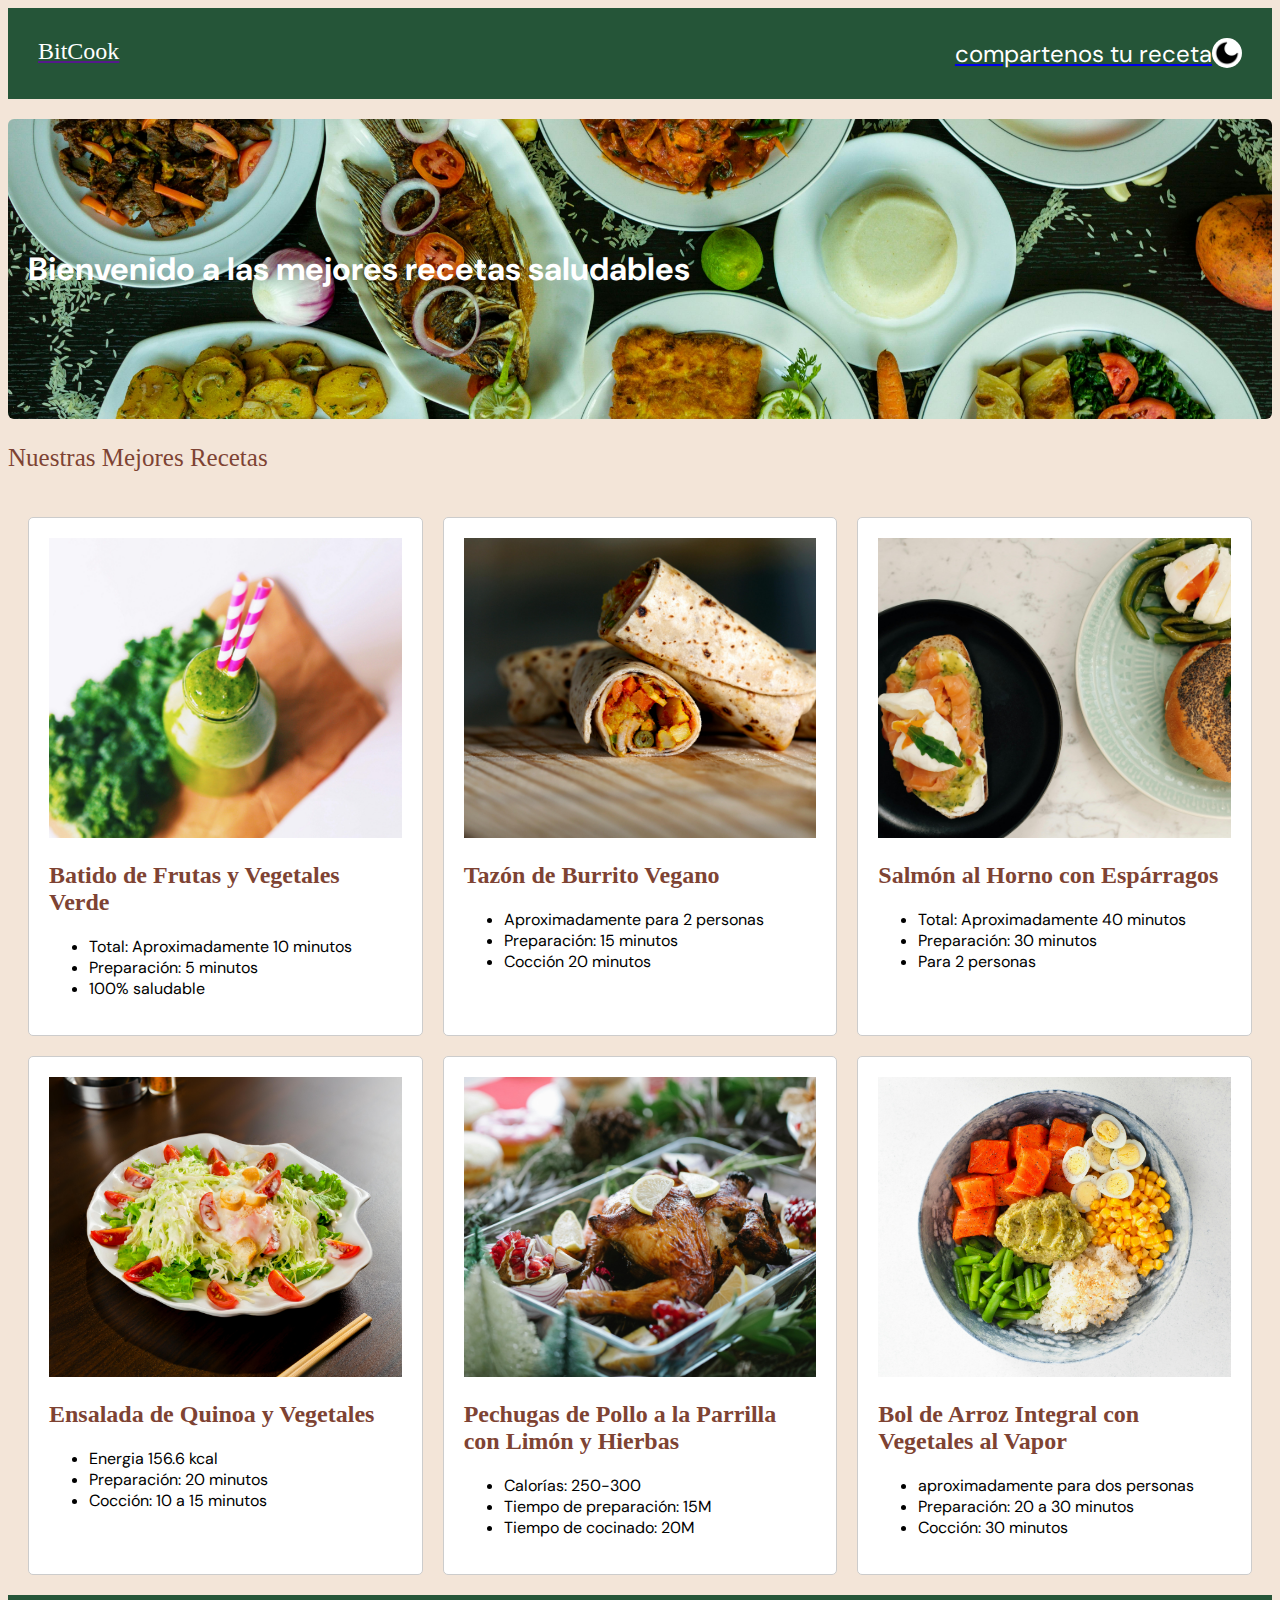
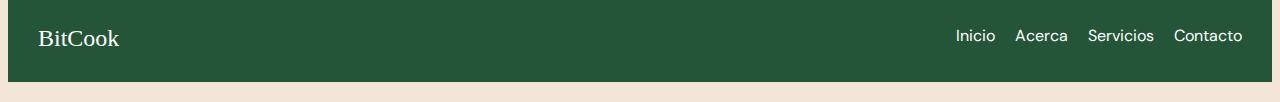
==== index.html @ 40eec6dd "cambios css y paginas" ====
<!DOCTYPE html>
<html lang="en">

<head>
  <meta charset="UTF-8" />
  <meta name="viewport" content="width=device-width, initial-scale=1.0" />
  <title>Las Mejores Recetas</title>
  <link rel="stylesheet" href="/css/style.css" />
</head>

<body>
  
  <header  class="header">
    <a href="">
      <div class="logo">BitCook</div>
    </a>
    <nav>
      <a href="/formulario.html">
        <div class="logo2">compartenos tu receta</div>
      </a>
      <div id="darkModeButton">
      <div class="botondark">
        <a href=""><img src="/image/dark.png" alt="mode"></a>
        </div>
      </div>
    </nav>
  </header>
  
  
  
   
 
  <div class="header2">
    <h1>Bienvenido a las mejores recetas saludables</h1>
  </div>
  <div class="subtitulo" id="grid--item">
    <p>Nuestras Mejores Recetas</p>
  </div>
  <main>
    <div class="grid-container">

      <div class="grid-item" id="grid--item">
        <a class="Bloque" href="/receta1.html"><img src="/image/img2.jpg" alt="Batido"></a>
        <br>
        <h2>Batido de Frutas y Vegetales Verde</h2>
        <ul>
          <li>Total: Aproximadamente 10 minutos</li>
          <li> Preparación: 5 minutos</li>
          <li> 100% saludable </li>
        </ul>
      </div>
      <div class="grid-item" id="grid--item">
        <a class="Bloque" href="/receta2.html"><img src="/image/img3.jpg" alt="batido"></a>
        <br>
        <h2>Tazón de Burrito Vegano</h2>
        <ul>
          <li>Aproximadamente para 2 personas </li>
          <li> Preparación: 15 minutos</li>
          <li> Cocción 20 minutos </li>
        </ul>
      </div>
      <div class="grid-item" id="grid--item">
        <a class="Bloque" href="/receta3.html"><img src="/image/img4.jpg" alt="img4"></a>
        <h2>Salmón al Horno con Espárragos</h2>
        <ul>
          <li>Total: Aproximadamente 40 minutos</li>
          <li> Preparación: 30 minutos</li>
          <li> Para 2 personas </li>
        </ul>
      </div>

      <div class="grid-item" id="grid--item">
        <div class="receta"><a class="Bloque" href="/receta4.html"><img src="/image/img5.jpg" alt="img5"></a>
          <h2>Ensalada de Quinoa y Vegetales</h2>
          <ul>
            <li>Energia 156.6 kcal</li>
            <li> Preparación: 20 minutos</li>
            <li> Cocción: 10 a 15 minutos </li>
          </ul>
        </div>
      </div>

      <div class="grid-item" id="grid--item">
        <a class="Bloque" href="/receta5.html"><img src="/image/img6.jpg" alt="img6"></a>
        <h2>Pechugas de Pollo a la Parrilla con Limón y Hierbas</h2>
        <ul>
          <li>Calorías: 250-300</li>
          <li> Tiempo de preparación: 15M</li>
          <li> Tiempo de cocinado: 20M</li>
        </ul>
      </div>
      <div class="grid-item" id="grid--item">
        <a class="Bloque" href="/receta6.html"><img src="/image/img7.jpg" alt="img7"></a>
        <br>
        <h2>Bol de Arroz Integral con Vegetales al Vapor</h2>
        <ul>
          <li>aproximadamente para dos personas</li>
          <li> Preparación: 20 a 30 minutos</li>
          <li> Cocción: 30 minutos </li>
        </ul>
      </div>
      </div>
  </main>

  <footer class="footer">
    <div class="logo">BitCook</div>
    <nav>
      <ul>
        <li><a href="#">Inicio</a></li>
        <li><a href="#">Acerca</a></li>
        <li><a href="#">Servicios</a></li>
        <li><a href="#">Contacto</a></li>
      </ul>
    </nav>
  </footer>
  <script src="/js/boton.js"></script>
</body>

</html>
---- css/style.css ----
@import url("https://fonts.googleapis.com/css2?family=DM+Serif+Display:ital@0;1&display=swap");
@import url('https://fonts.googleapis.com/css2?family=DM+Sans:ital,opsz,wght@0,9..40,100..1000;1,9..40,100..1000&family=DM+Serif+Display:ital@0;1&display=swap');
*{
  box-sizing: border-box;
}
body {
  
  background-color: #f3e5d8;
}
 
footer,
header{
  display: grid;
  grid-template-columns: 1fr auto;
  background-color: #255538;
  color: white;
  width: 100%;
  padding: 30px;
  font-family: "DM sans";
  margin-bottom: 20px; 
}

.subtitulo {
  
  margin: auto;
  display: flex;
}
.logo {
  font-size: 24px;
  font-family: serif;
  color: white;
}

.logo2 {
  font-size: 24px;
  font-family: "DM Sans";
  color: white;
}

.header2 {
  position: relative;
  height: 300px;
 
  background-image: url(/image/img1.jpg);
  background-size: cover;
  background-position: center;
  color: white;
  text-align: left;
  display: flex;
  justify-content: left;
  align-items: center;
  font-family: "DM sans";
  padding: 20px;
  border-radius: 6px;
  margin-top: 20px;
  margin: auto;

}

.textcontentenido {
  color: #7E4333;
  font-family:"DM sans";
  font-size: 30px;
  padding: 10px;

}

h2 {
  color: #7E4333;
  font-family: serif;
}

ul {
  font-family: "DM Sans";
}
nav{
  display: flex;
}
nav ul {
  list-style: none;
  padding: 0;
  margin: 0;
  display: flex;
  color: white;

}

nav ul li {
  margin-left: 20px;

}



nav ul li a {
  color: #fff;
  text-decoration: none;

}

main {
  padding: 20px;
}

.grid-container {
  display: grid;
  grid-template-columns: repeat(3, 1fr);
  gap: 20px;
  width: 100%;
  height: auto;
  justify-content: center;
  margin: auto;
}

.grid-item {
  border: 1px solid #ccc;
  padding: 20px;
  max-width: 100%;
  height: auto;
  background-color: #fff;
  border-radius: 5px;

}


img {
  max-width: 100%;
  height: auto;
  background-size: cover;
  background-position: center;
  align-items: center;
}

.Bloque {
  display: inline-block;
  width: 100%;
  height: 300px;

}

.Bloque img {
  object-fit: cover;
  height: 100%;
  width: 100%;
}

p {
  color: #7E4333;
  font-family: serif;
  font-size: 25px;
}

.botondark {
  background-color: white;
  width: 30px;
  height: 30px;
  border-radius: 20px;
  
}

.dark-mode button {
  background-color: #333;
  color: #fff;
}
@media(max-width:1279px){
  .grid-container {
    display: grid;
    grid-template-columns: repeat(3, 1fr);
    gap: 20px;
    width: 100%;
    height: auto;
    justify-content: center;
    margin: auto;
  }
  
  .header{
    width: 90%;

  }
}



@media(max-width:768px){
  .grid-container {
    display: grid;
    grid-template-columns: repeat(2,1fr);
    width: 80%;
    margin: auto;
    
  }
  .header{
    width: 90%;

  }
}



@media  (max-width: 660px){
  .grid-container {
    display: grid;
    grid-template-columns: repeat(1,1fr);
    width: 80%;
    margin: auto;
    
  }
  .header{
    width: 90%;

  }
  .header2{
    width: 90%;
  }
}
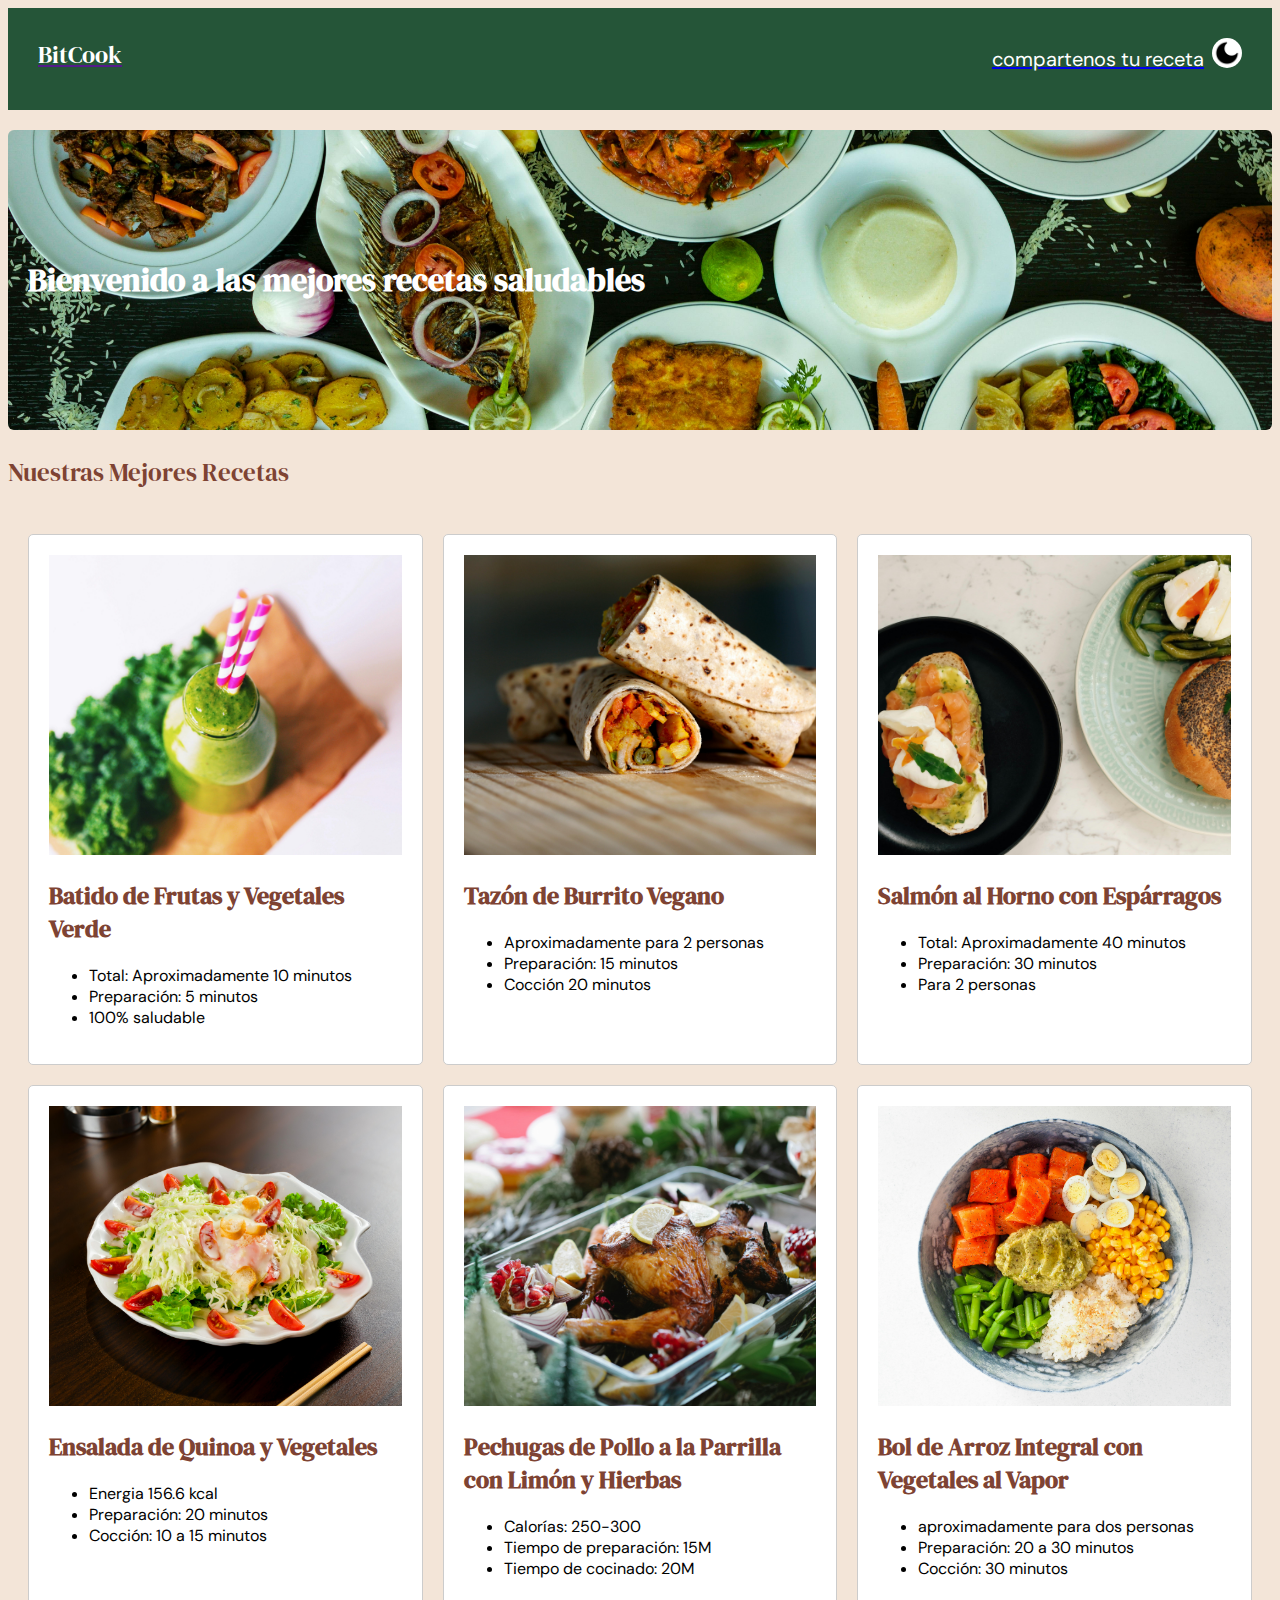
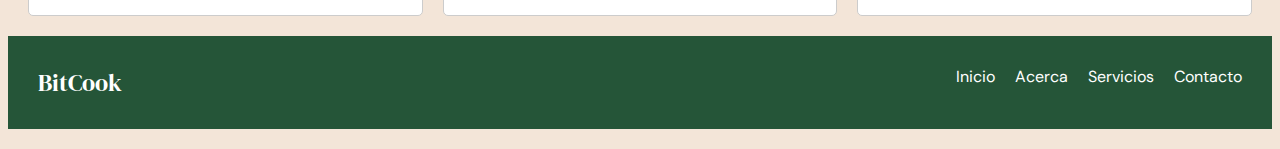
==== commit e88aa939: "cambios color" ====
--- a/index.html
+++ b/index.html
@@ -18,6 +18,7 @@
       <a href="/formulario.html">
         <div class="logo2">compartenos tu receta</div>
       </a>
+      
       <div id="darkModeButton">
       <div class="botondark">
         <a href=""><img src="/image/dark.png" alt="mode"></a>
--- a/css/style.css
+++ b/css/style.css
@@ -16,7 +16,7 @@
   color: white;
   width: 100%;
   padding: 30px;
-  font-family: "DM sans";
+  font-family: "DM Serif Display";
   margin-bottom: 20px; 
 }
 
@@ -27,14 +27,15 @@
 }
 .logo {
   font-size: 24px;
-  font-family: serif;
+  font-family: "DM Serif Display";
   color: white;
 }
 
 .logo2 {
-  font-size: 24px;
+  font-size: 20px;
   font-family: "DM Sans";
   color: white;
+  padding: 8px;
 }
 
 .header2 {
@@ -49,7 +50,7 @@
   display: flex;
   justify-content: left;
   align-items: center;
-  font-family: "DM sans";
+  font-family: "DM Serif Display";
   padding: 20px;
   border-radius: 6px;
   margin-top: 20px;
@@ -67,7 +68,7 @@
 
 h2 {
   color: #7E4333;
-  font-family: serif;
+  font-family:"DM Serif Display";
 }
 
 ul {
@@ -146,7 +147,7 @@
 
 p {
   color: #7E4333;
-  font-family: serif;
+  font-family: "DM Serif Display";
   font-size: 25px;
 }
 
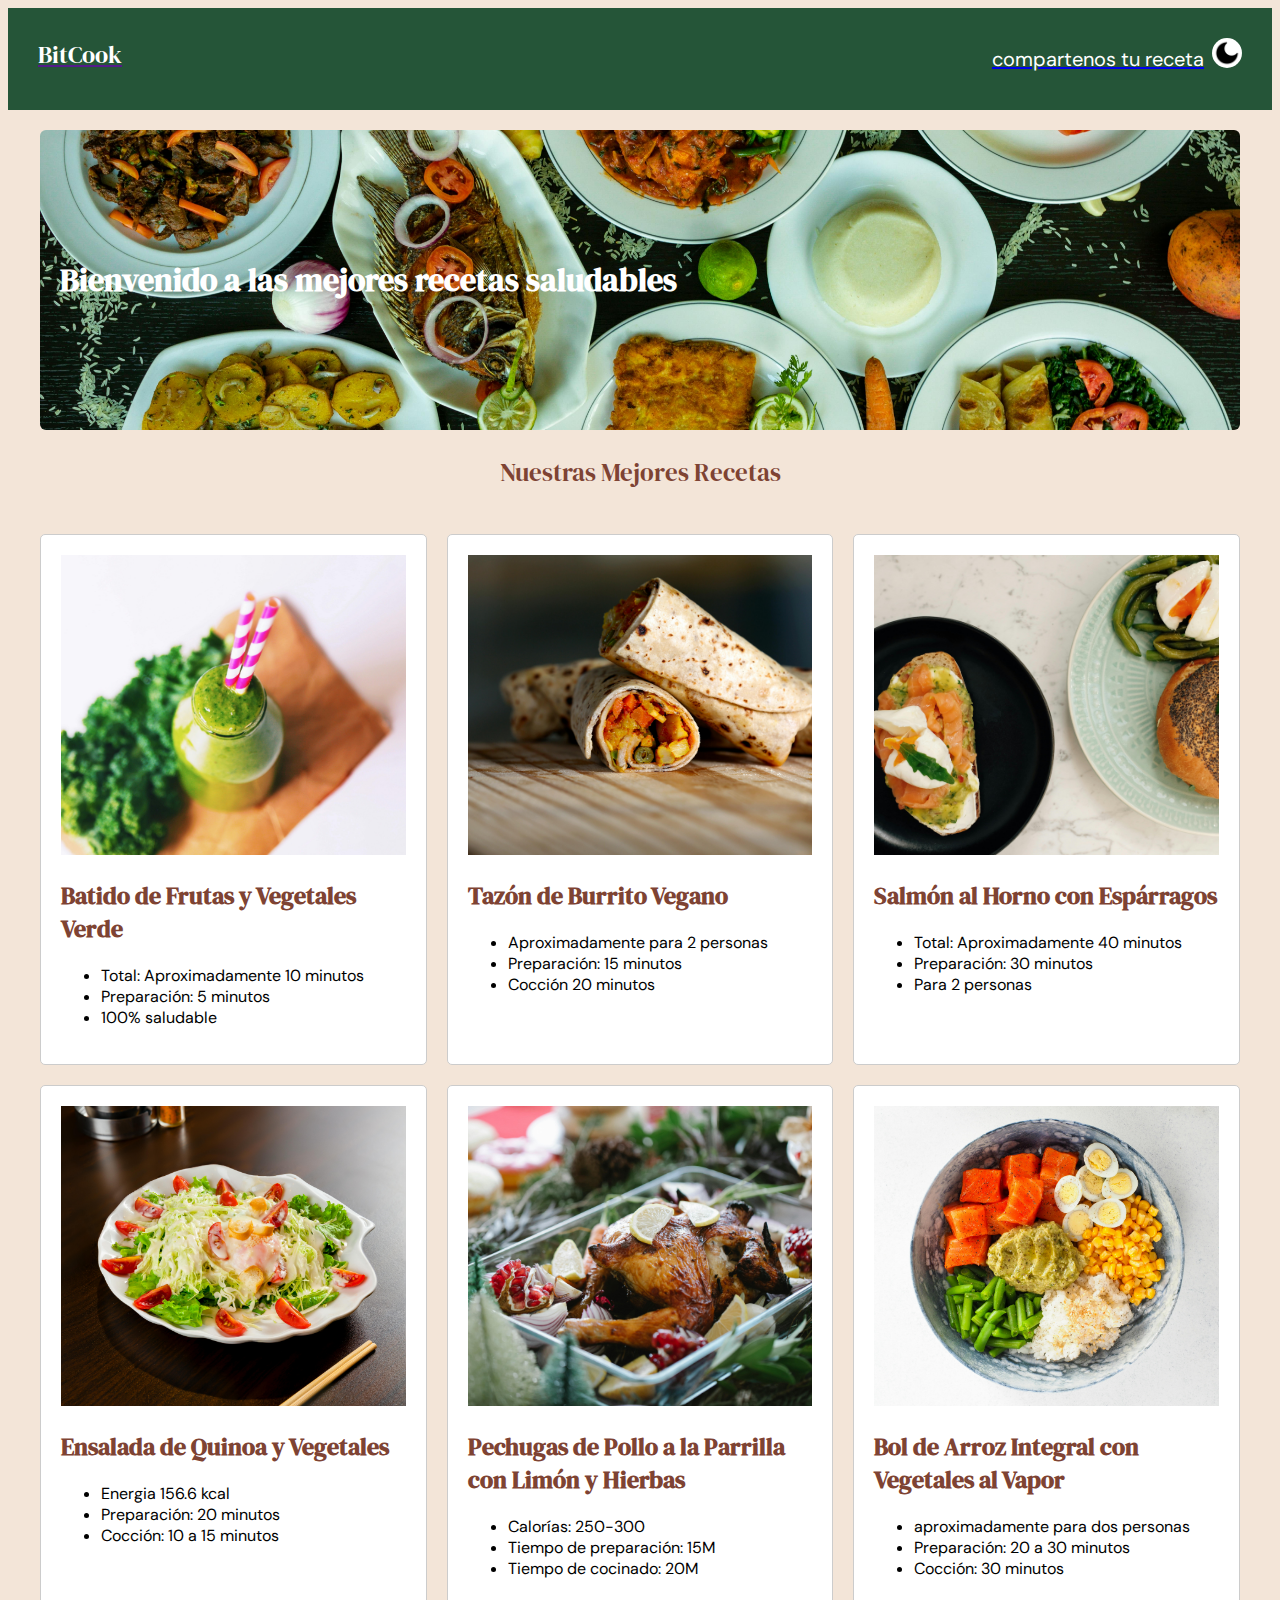
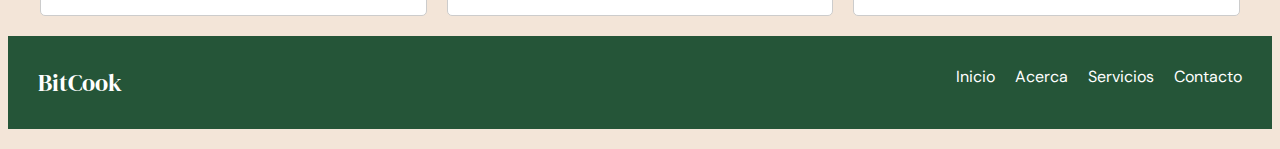
==== commit bceb42dc: "css barra" ====
--- a/index.html
+++ b/index.html
@@ -5,7 +5,7 @@
   <meta charset="UTF-8" />
   <meta name="viewport" content="width=device-width, initial-scale=1.0" />
   <title>Las Mejores Recetas</title>
-  <link rel="stylesheet" href="/css/style.css" />
+  <link rel="stylesheet" href="./css/style.css" />
 </head>
 
 <body>
@@ -15,13 +15,13 @@
       <div class="logo">BitCook</div>
     </a>
     <nav>
-      <a href="/formulario.html">
+      <a href="./formulario.html">
         <div class="logo2">compartenos tu receta</div>
       </a>
       
       <div id="darkModeButton">
       <div class="botondark">
-        <a href=""><img src="/image/dark.png" alt="mode"></a>
+        <a href=""><img src="./image/dark.png" alt="mode"></a>
         </div>
       </div>
     </nav>
@@ -41,7 +41,7 @@
     <div class="grid-container">
 
       <div class="grid-item" id="grid--item">
-        <a class="Bloque" href="/receta1.html"><img src="/image/img2.jpg" alt="Batido"></a>
+        <a class="Bloque" href="./receta1.html"><img src="./image/img2.jpg" alt="Batido"></a>
         <br>
         <h2>Batido de Frutas y Vegetales Verde</h2>
         <ul>
@@ -51,7 +51,7 @@
         </ul>
       </div>
       <div class="grid-item" id="grid--item">
-        <a class="Bloque" href="/receta2.html"><img src="/image/img3.jpg" alt="batido"></a>
+        <a class="Bloque" href="./receta2.html"><img src="./image/img3.jpg" alt="batido"></a>
         <br>
         <h2>Tazón de Burrito Vegano</h2>
         <ul>
@@ -61,7 +61,7 @@
         </ul>
       </div>
       <div class="grid-item" id="grid--item">
-        <a class="Bloque" href="/receta3.html"><img src="/image/img4.jpg" alt="img4"></a>
+        <a class="Bloque" href="./receta3.html"><img src="./image/img4.jpg" alt="img4"></a>
         <h2>Salmón al Horno con Espárragos</h2>
         <ul>
           <li>Total: Aproximadamente 40 minutos</li>
@@ -71,7 +71,7 @@
       </div>
 
       <div class="grid-item" id="grid--item">
-        <div class="receta"><a class="Bloque" href="/receta4.html"><img src="/image/img5.jpg" alt="img5"></a>
+        <div class="receta"><a class="Bloque" href="./receta4.html"><img src="./image/img5.jpg" alt="img5"></a>
           <h2>Ensalada de Quinoa y Vegetales</h2>
           <ul>
             <li>Energia 156.6 kcal</li>
@@ -82,7 +82,7 @@
       </div>
 
       <div class="grid-item" id="grid--item">
-        <a class="Bloque" href="/receta5.html"><img src="/image/img6.jpg" alt="img6"></a>
+        <a class="Bloque" href="./receta5.html"><img src="./image/img6.jpg" alt="img6"></a>
         <h2>Pechugas de Pollo a la Parrilla con Limón y Hierbas</h2>
         <ul>
           <li>Calorías: 250-300</li>
@@ -91,7 +91,7 @@
         </ul>
       </div>
       <div class="grid-item" id="grid--item">
-        <a class="Bloque" href="/receta6.html"><img src="/image/img7.jpg" alt="img7"></a>
+        <a class="Bloque" href="./receta6.html"><img src="./image/img7.jpg" alt="img7"></a>
         <br>
         <h2>Bol de Arroz Integral con Vegetales al Vapor</h2>
         <ul>
@@ -114,7 +114,7 @@
       </ul>
     </nav>
   </footer>
-  <script src="/js/boton.js"></script>
+  <script src="./js/boton.js"></script>
 </body>
 
 </html>--- a/css/style.css
+++ b/css/style.css
@@ -1,15 +1,14 @@
 @import url("https://fonts.googleapis.com/css2?family=DM+Serif+Display:ital@0;1&display=swap");
-@import url('https://fonts.googleapis.com/css2?family=DM+Sans:ital,opsz,wght@0,9..40,100..1000;1,9..40,100..1000&family=DM+Serif+Display:ital@0;1&display=swap');
-*{
+@import url("https://fonts.googleapis.com/css2?family=DM+Sans:ital,opsz,wght@0,9..40,100..1000;1,9..40,100..1000&family=DM+Serif+Display:ital@0;1&display=swap");
+* {
   box-sizing: border-box;
 }
 body {
-  
   background-color: #f3e5d8;
 }
- 
+
 footer,
-header{
+header {
   display: grid;
   grid-template-columns: 1fr auto;
   background-color: #255538;
@@ -17,13 +16,13 @@
   width: 100%;
   padding: 30px;
   font-family: "DM Serif Display";
-  margin-bottom: 20px; 
+  margin-bottom: 20px;
 }
 
 .subtitulo {
-  
   margin: auto;
   display: flex;
+  justify-content: center;
 }
 .logo {
   font-size: 24px;
@@ -41,7 +40,7 @@
 .header2 {
   position: relative;
   height: 300px;
- 
+  max-width: 1200px;
   background-image: url(/image/img1.jpg);
   background-size: cover;
   background-position: center;
@@ -55,26 +54,24 @@
   border-radius: 6px;
   margin-top: 20px;
   margin: auto;
-
 }
 
 .textcontentenido {
-  color: #7E4333;
-  font-family:"DM sans";
+  color: #7e4333;
+  font-family: "DM sans";
   font-size: 30px;
   padding: 10px;
-
 }
 
 h2 {
-  color: #7E4333;
-  font-family:"DM Serif Display";
+  color: #7e4333;
+  font-family: "DM Serif Display";
 }
 
 ul {
   font-family: "DM Sans";
 }
-nav{
+nav {
   display: flex;
 }
 nav ul {
@@ -83,20 +80,15 @@
   margin: 0;
   display: flex;
   color: white;
-
 }
 
 nav ul li {
   margin-left: 20px;
-
 }
-
-
 
 nav ul li a {
   color: #fff;
   text-decoration: none;
-
 }
 
 main {
@@ -107,7 +99,7 @@
   display: grid;
   grid-template-columns: repeat(3, 1fr);
   gap: 20px;
-  width: 100%;
+  max-width: 1200px;
   height: auto;
   justify-content: center;
   margin: auto;
@@ -120,9 +112,7 @@
   height: auto;
   background-color: #fff;
   border-radius: 5px;
-
 }
-
 
 img {
   max-width: 100%;
@@ -136,7 +126,6 @@
   display: inline-block;
   width: 100%;
   height: 300px;
-
 }
 
 .Bloque img {
@@ -146,7 +135,7 @@
 }
 
 p {
-  color: #7E4333;
+  color: #7e4333;
   font-family: "DM Serif Display";
   font-size: 25px;
 }
@@ -156,14 +145,13 @@
   width: 30px;
   height: 30px;
   border-radius: 20px;
-  
 }
 
 .dark-mode button {
   background-color: #333;
   color: #fff;
 }
-@media(max-width:1279px){
+@media (max-width: 1279px) {
   .grid-container {
     display: grid;
     grid-template-columns: repeat(3, 1fr);
@@ -173,44 +161,20 @@
     justify-content: center;
     margin: auto;
   }
-  
-  .header{
-    width: 90%;
+}
 
+@media (max-width: 768px) {
+  .grid-container {
+    display: grid;
+    grid-template-columns: repeat(2, 1fr);
+    margin: auto;
   }
 }
 
-
-
-@media(max-width:768px){
+@media (max-width: 660px) {
   .grid-container {
     display: grid;
-    grid-template-columns: repeat(2,1fr);
-    width: 80%;
+    grid-template-columns: repeat(1, 1fr);
     margin: auto;
-    
-  }
-  .header{
-    width: 90%;
-
-  }
-}
-
-
-
-@media  (max-width: 660px){
-  .grid-container {
-    display: grid;
-    grid-template-columns: repeat(1,1fr);
-    width: 80%;
-    margin: auto;
-    
-  }
-  .header{
-    width: 90%;
-
-  }
-  .header2{
-    width: 90%;
   }
 }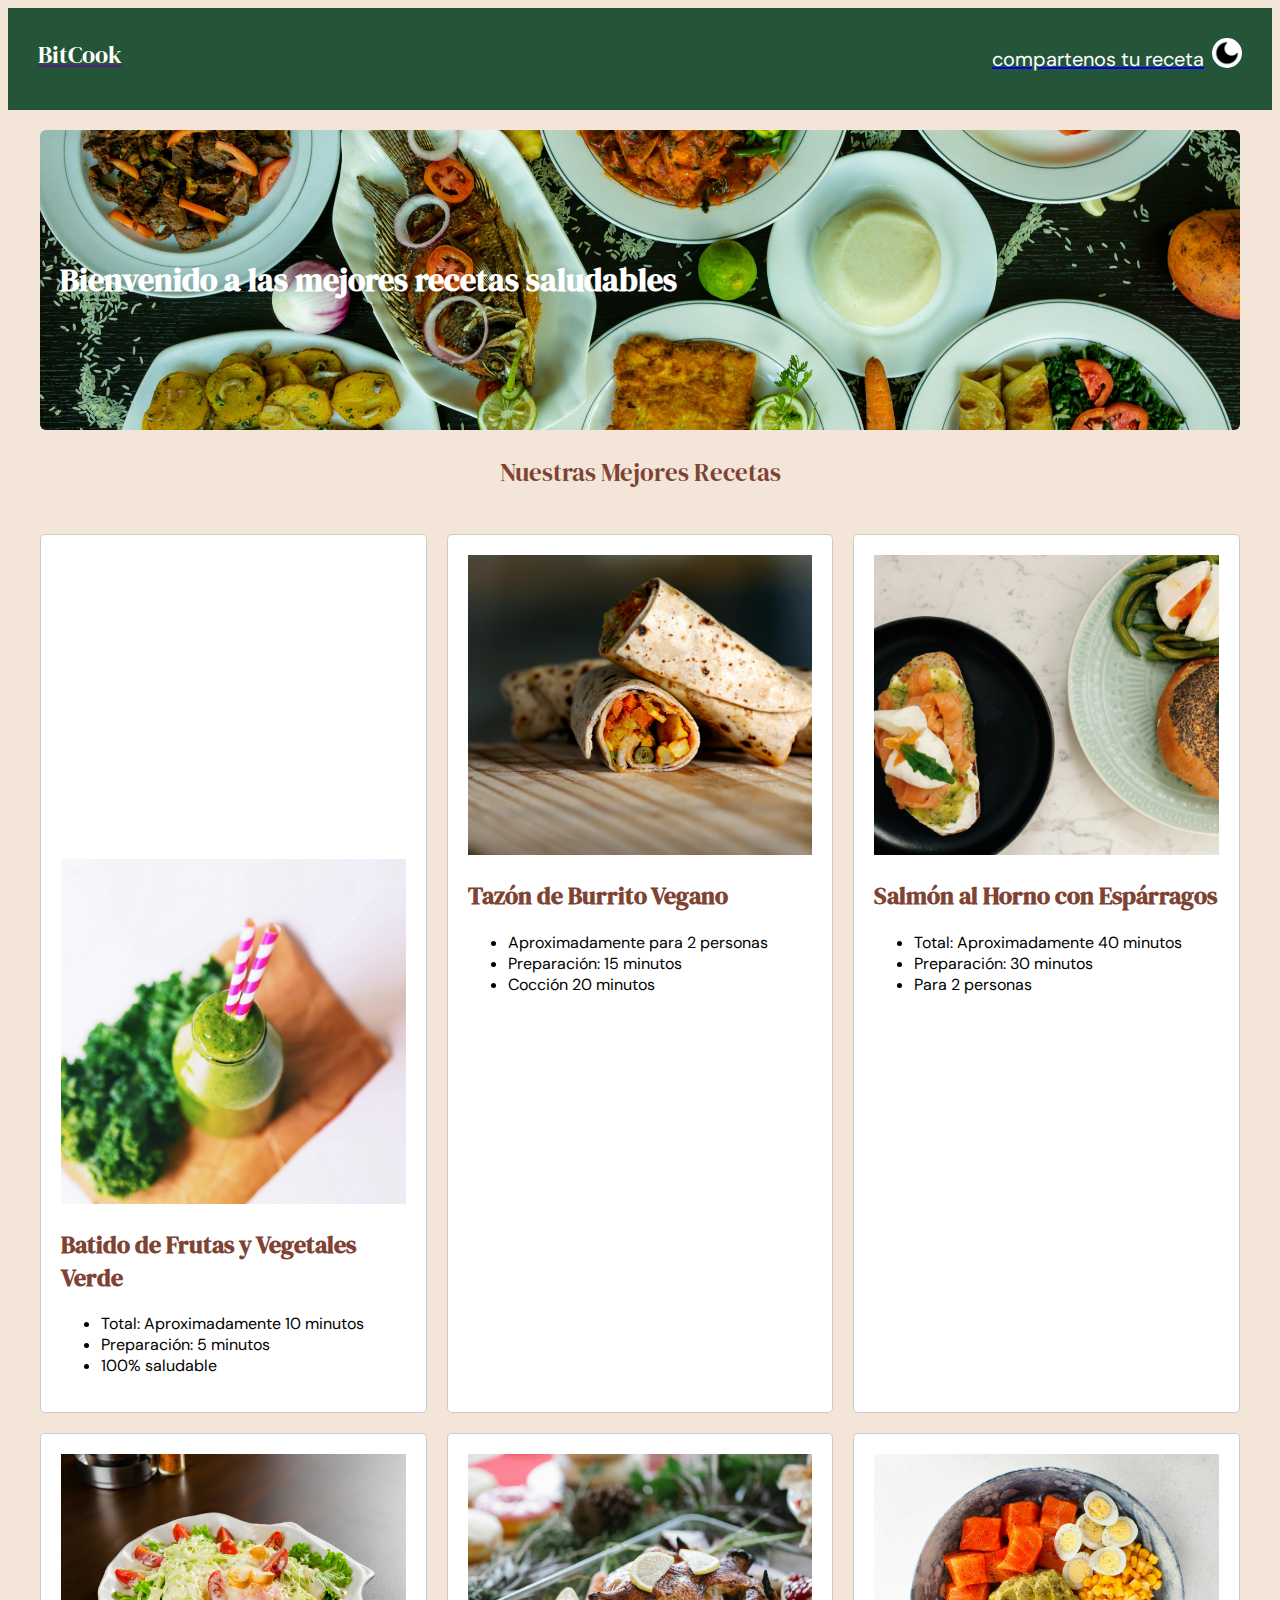
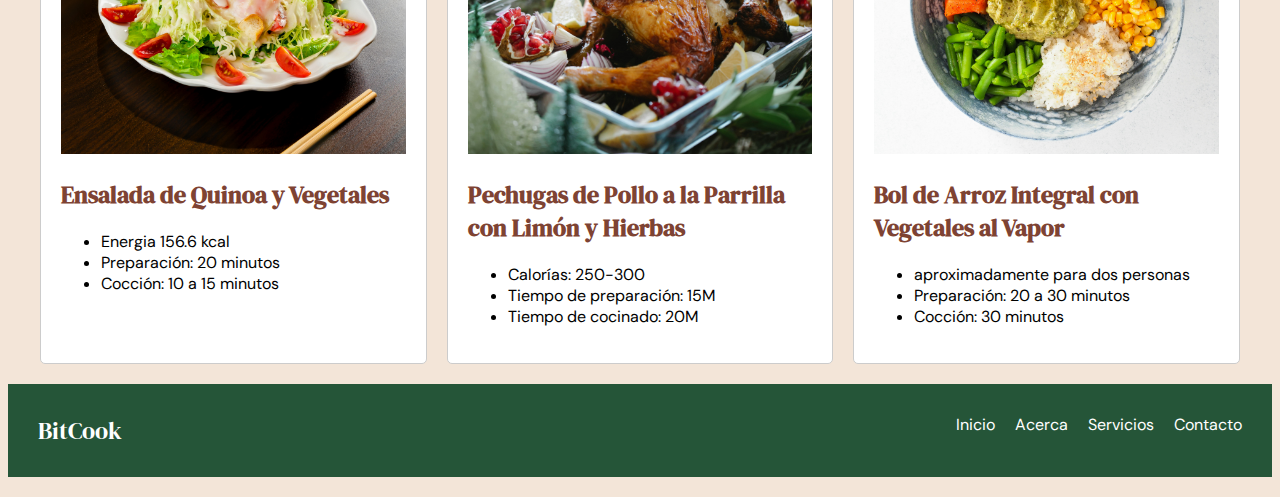
==== commit a3647995: "cambio index" ====
--- a/index.html
+++ b/index.html
@@ -41,8 +41,9 @@
     <div class="grid-container">
 
       <div class="grid-item" id="grid--item">
-        <a class="Bloque" href="./receta1.html"><img src="./image/img2.jpg" alt="Batido"></a>
-        <br>
+        <a class="Bloque" href="./receta1.html"></a>
+
+          <img src="./image/img2.jpg" alt="Batido"></a>
         <h2>Batido de Frutas y Vegetales Verde</h2>
         <ul>
           <li>Total: Aproximadamente 10 minutos</li>
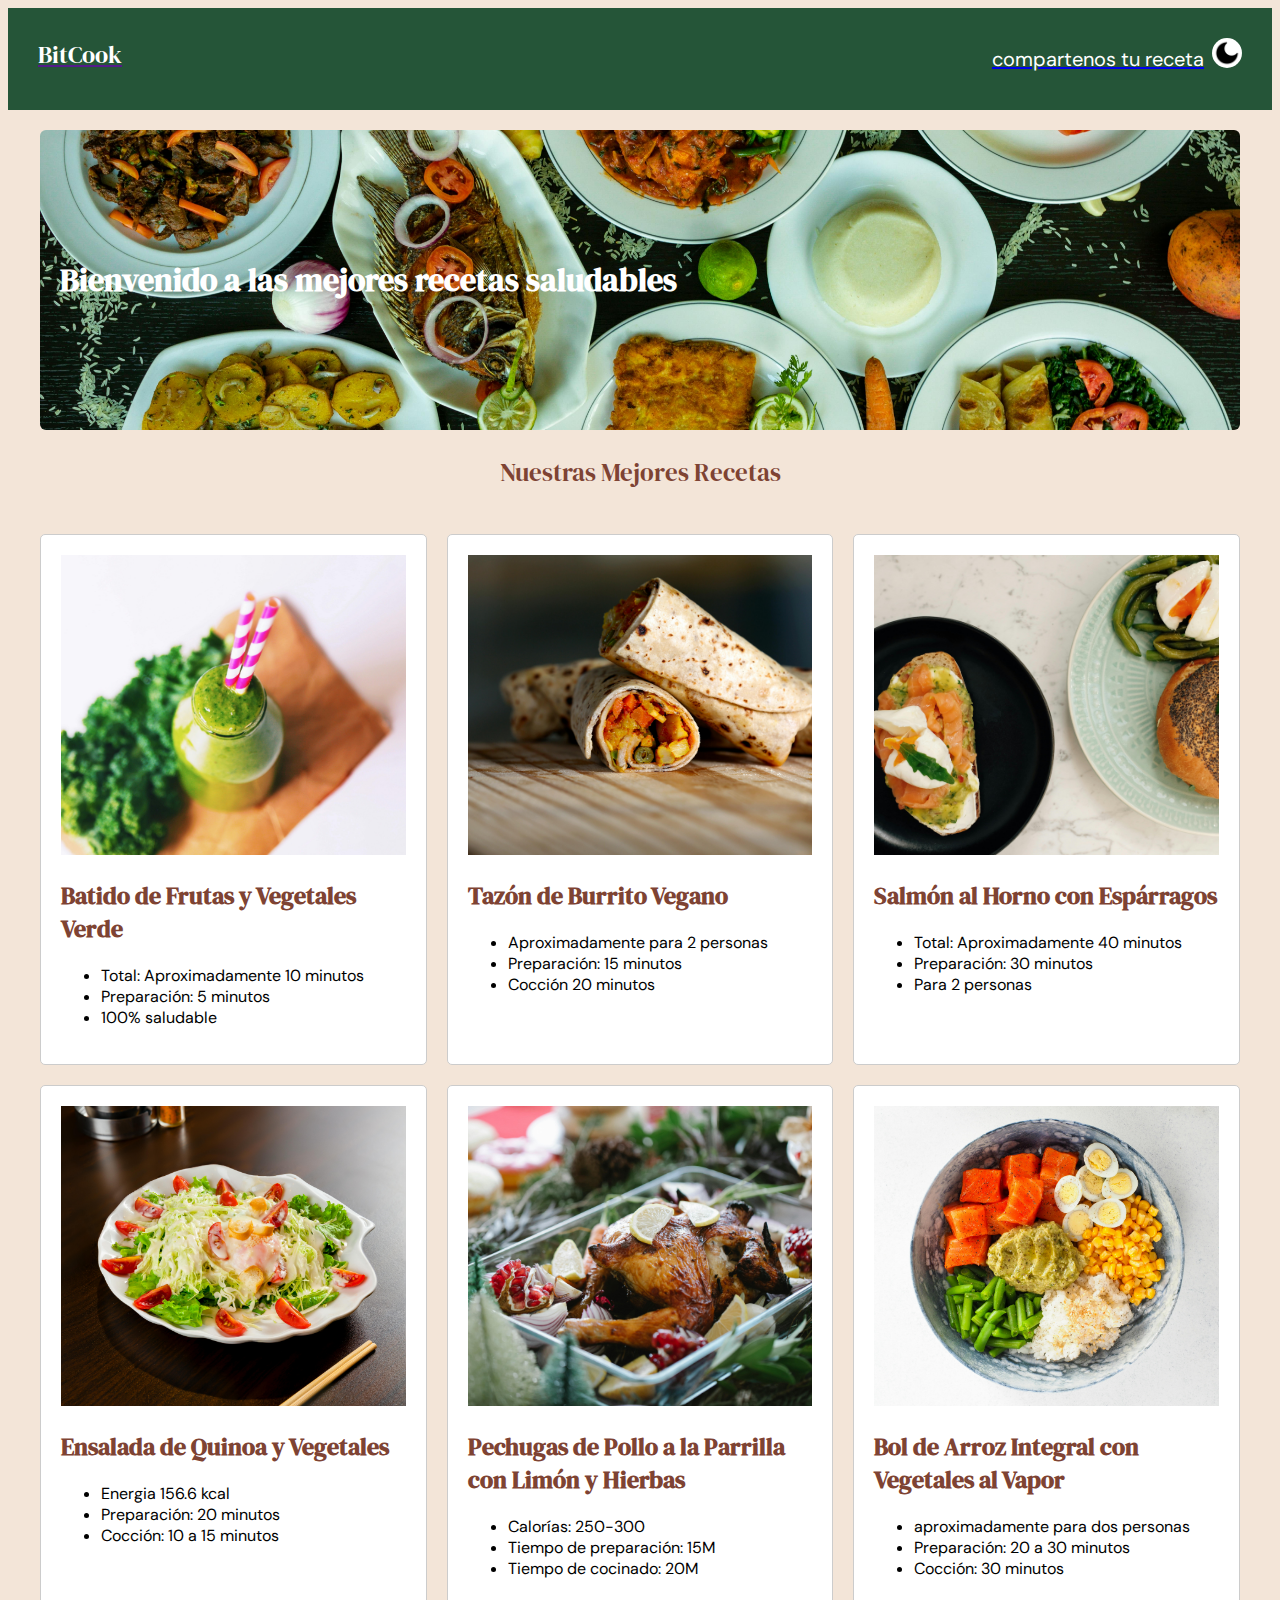
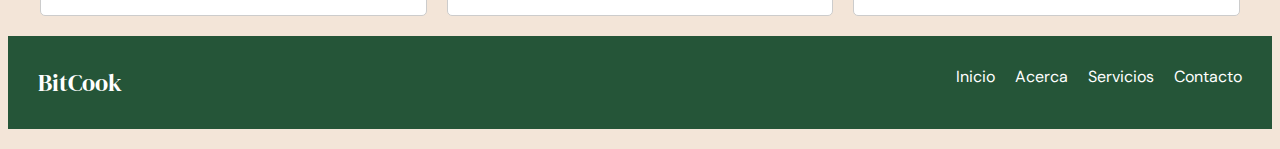
==== commit 10e1cd23: "un cambio index" ====
--- a/index.html
+++ b/index.html
@@ -41,7 +41,7 @@
     <div class="grid-container">
 
       <div class="grid-item" id="grid--item">
-        <a class="Bloque" href="./receta1.html"></a>
+        <a class="Bloque" href="./receta1.html">
 
           <img src="./image/img2.jpg" alt="Batido"></a>
         <h2>Batido de Frutas y Vegetales Verde</h2>
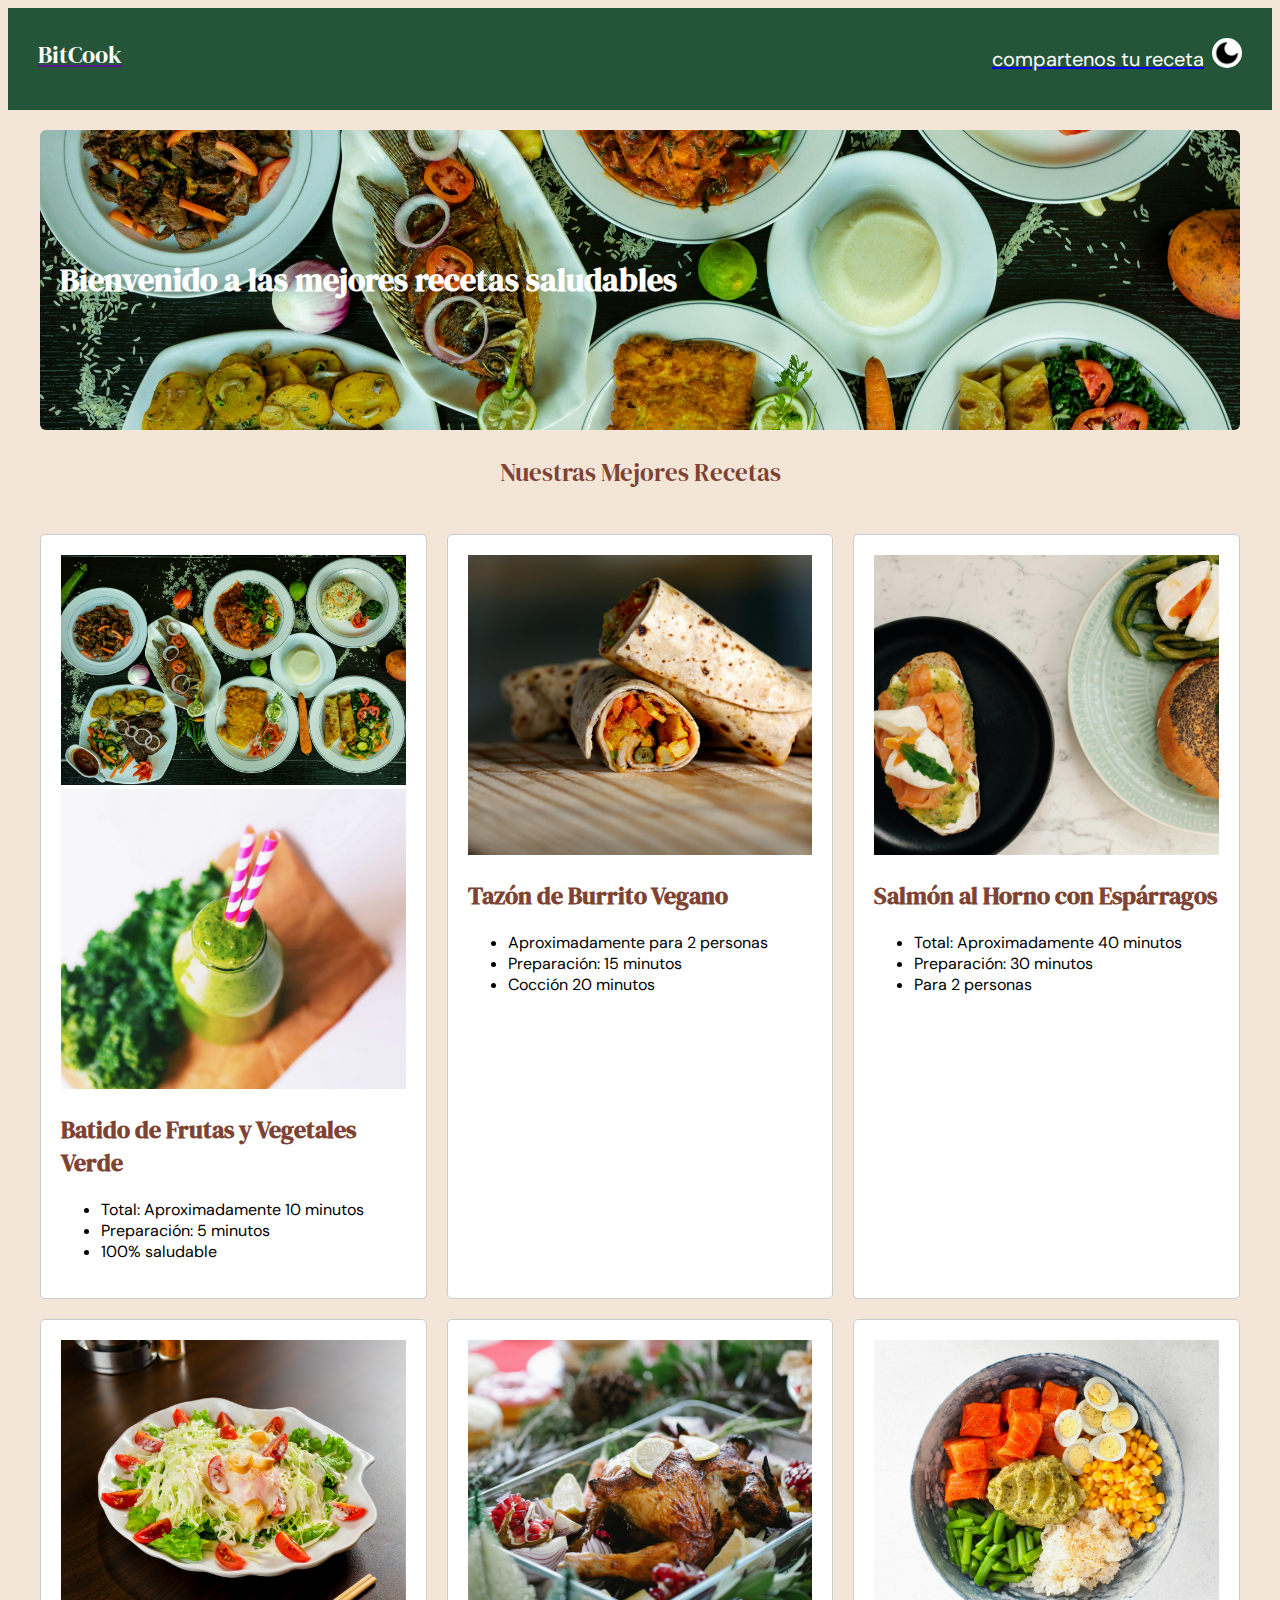
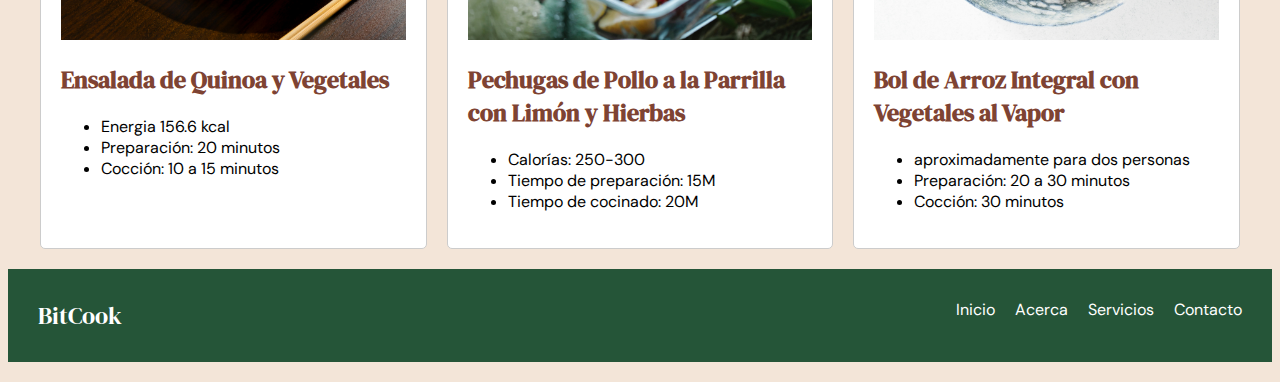
==== commit 93a20ef2: "unn index" ====
--- a/index.html
+++ b/index.html
@@ -41,6 +41,7 @@
     <div class="grid-container">
 
       <div class="grid-item" id="grid--item">
+        <img src="./image/img1.jpg" alt="1img">
         <a class="Bloque" href="./receta1.html">
 
           <img src="./image/img2.jpg" alt="Batido"></a>
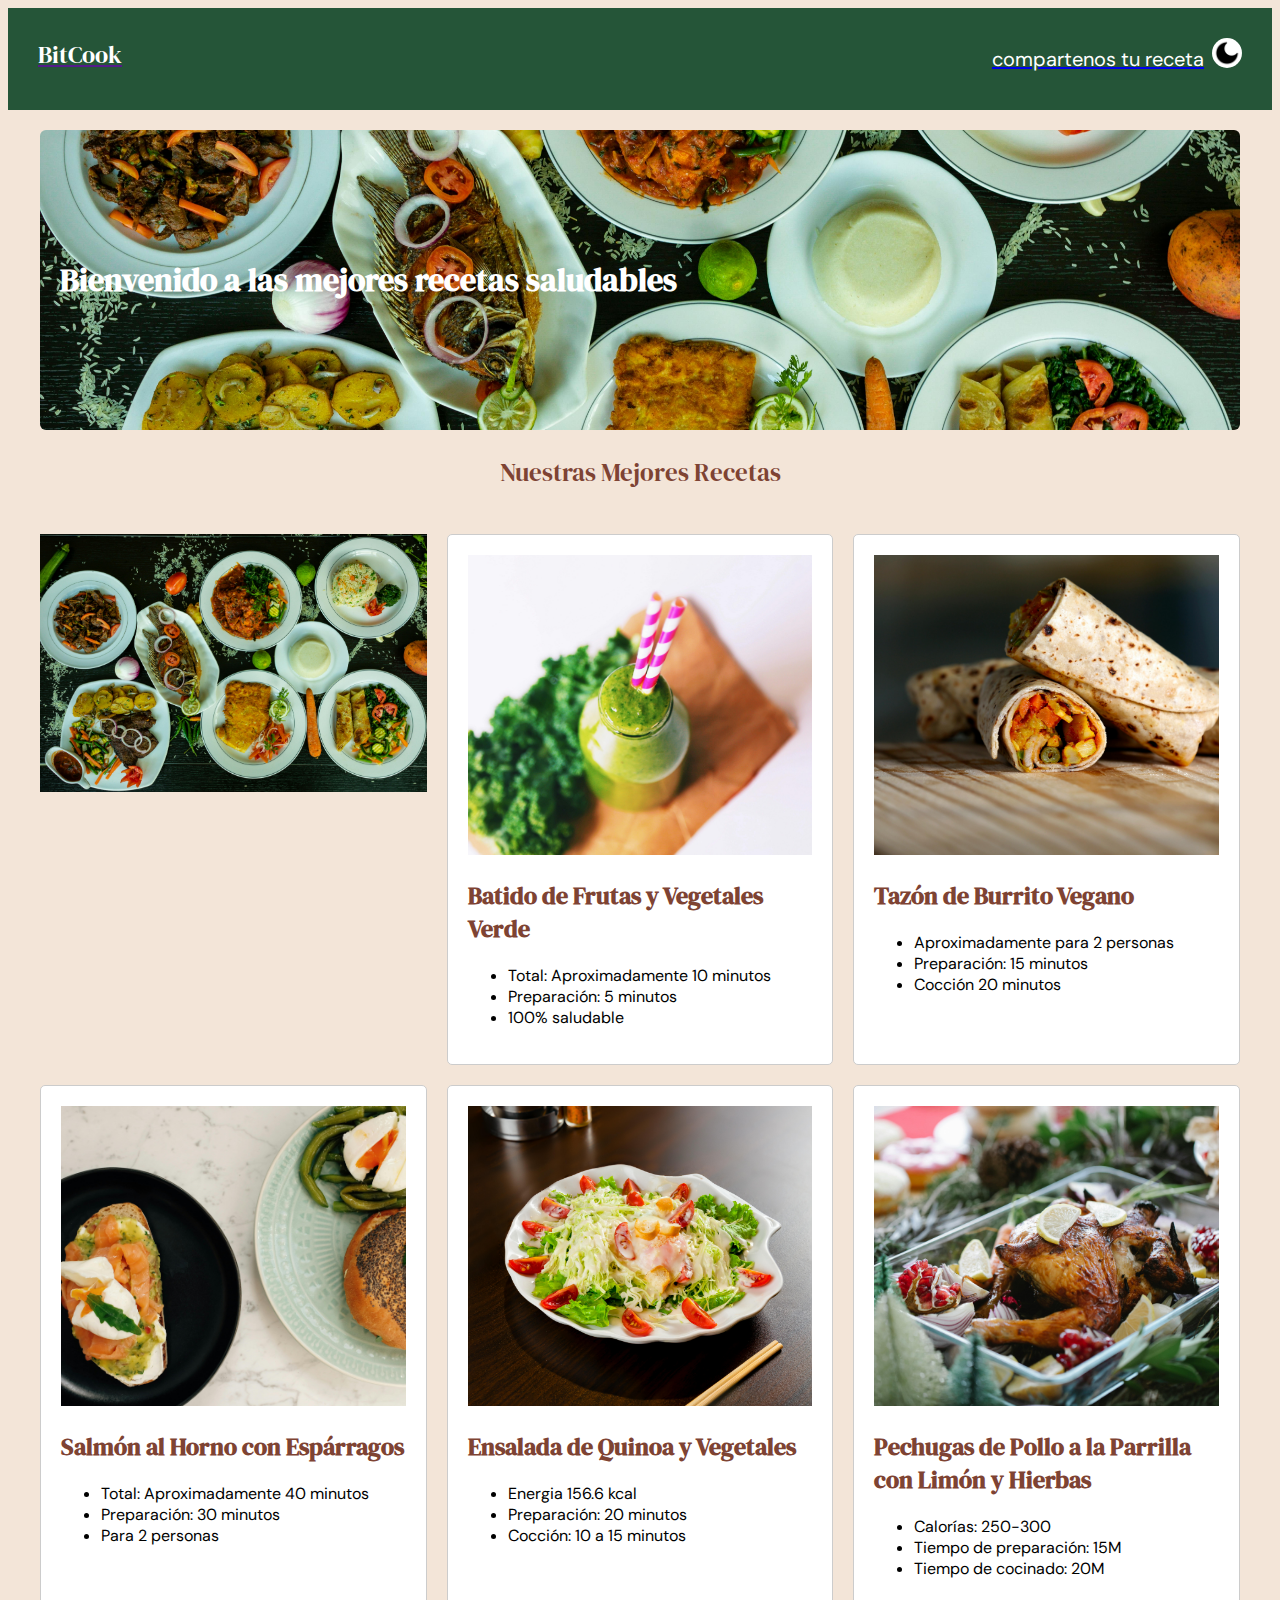
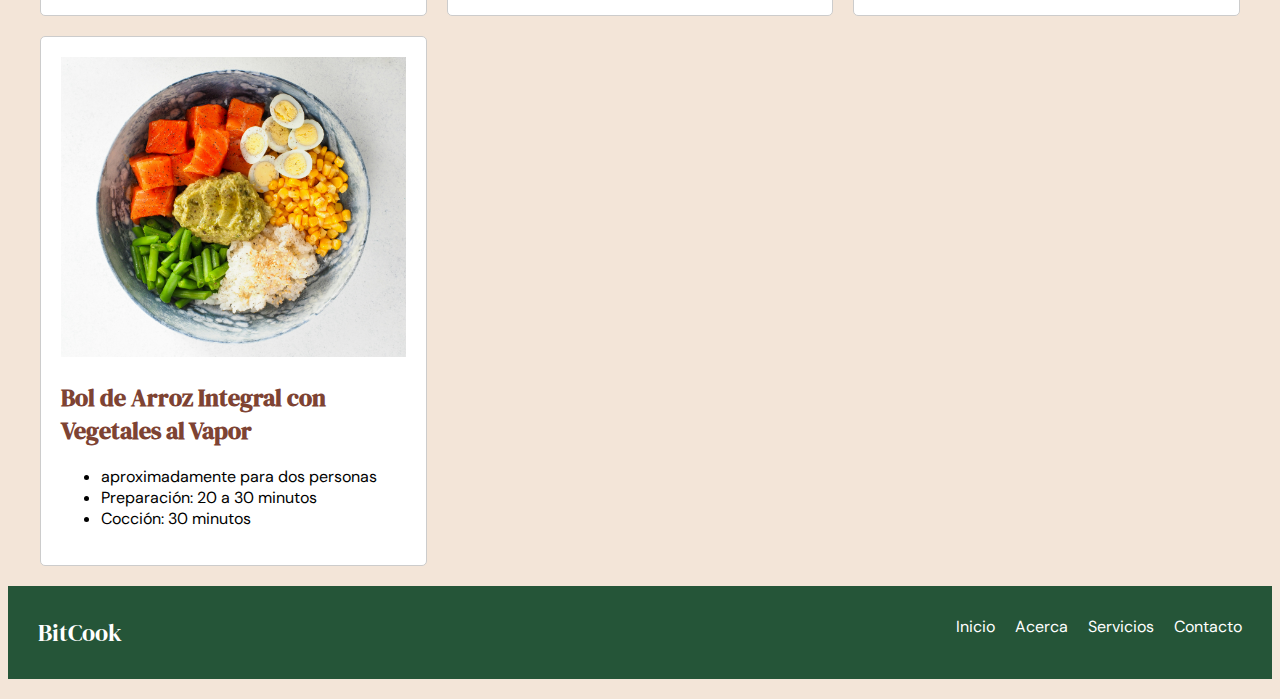
==== commit 2b044331: "img index" ====
--- a/index.html
+++ b/index.html
@@ -39,9 +39,9 @@
   </div>
   <main>
     <div class="grid-container">
-
+      <img src="./image/img1.jpg" alt="1img">
       <div class="grid-item" id="grid--item">
-        <img src="./image/img1.jpg" alt="1img">
+        
         <a class="Bloque" href="./receta1.html">
 
           <img src="./image/img2.jpg" alt="Batido"></a>
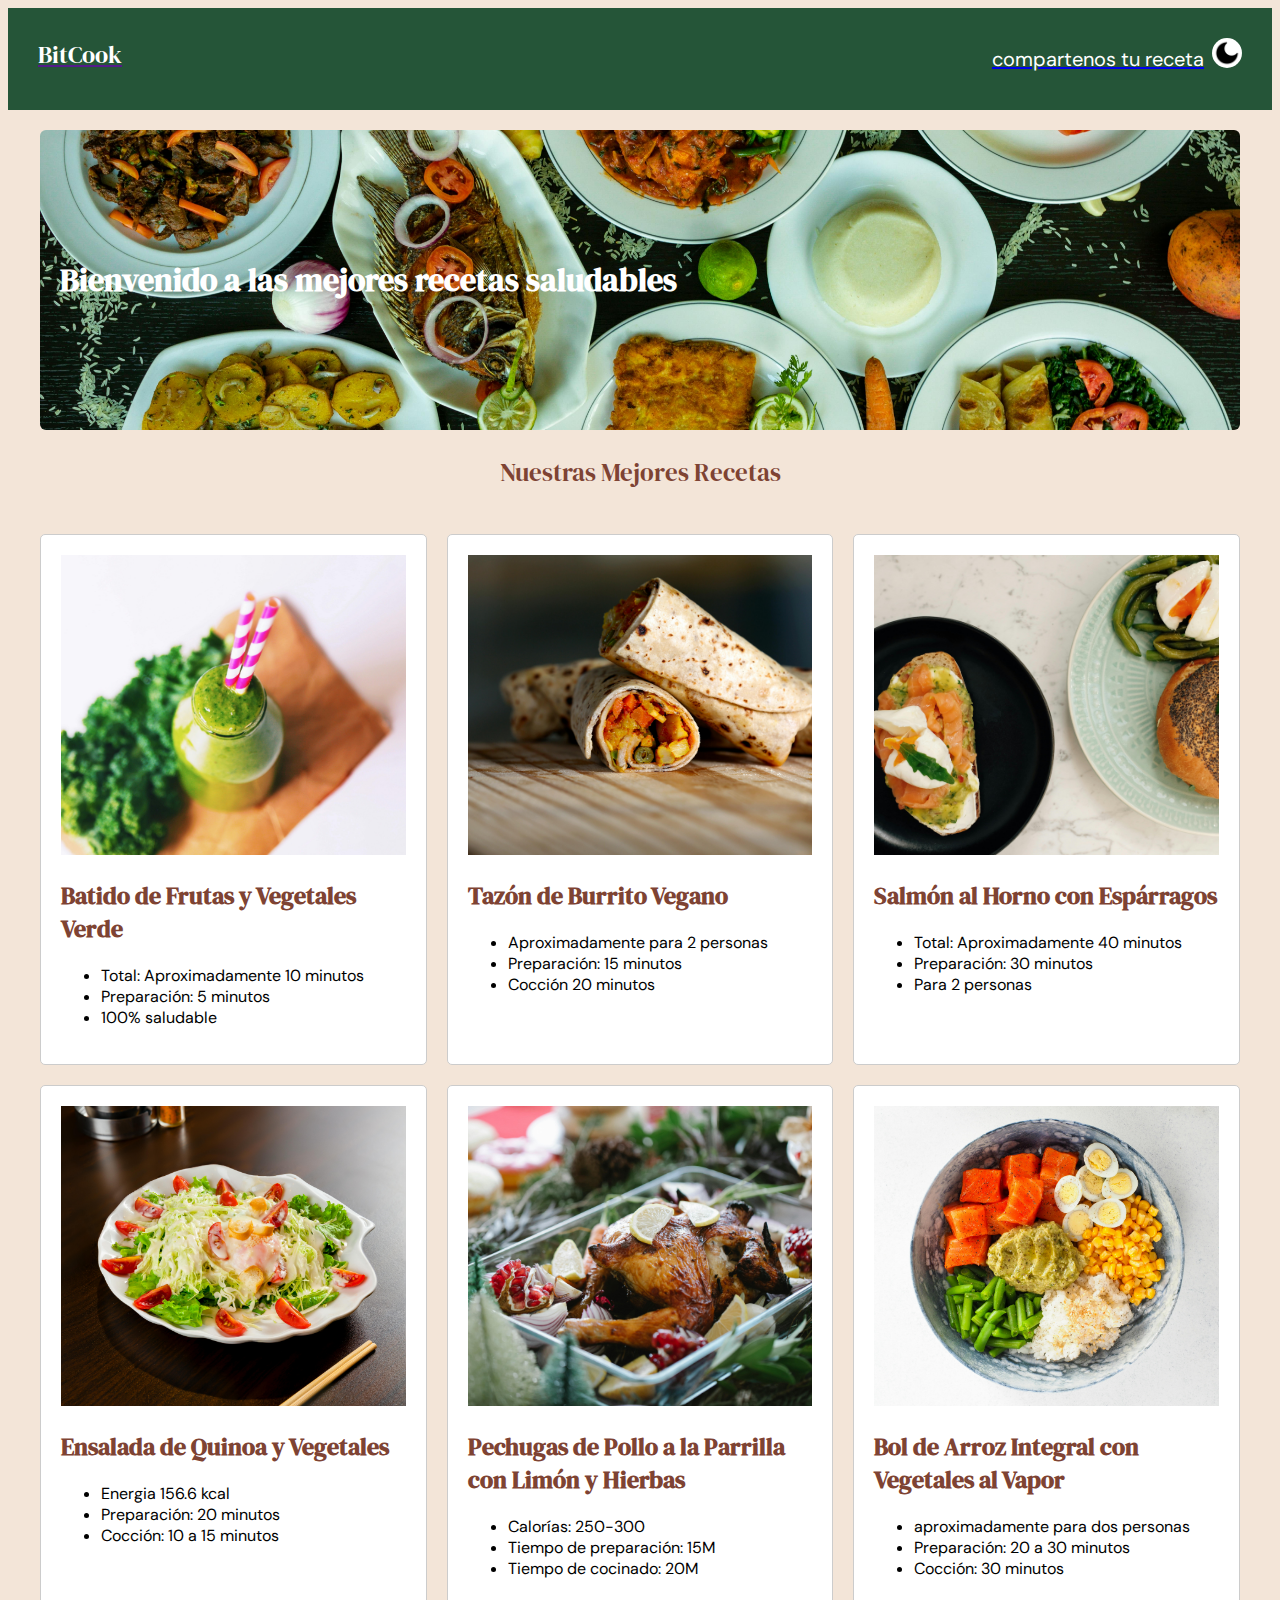
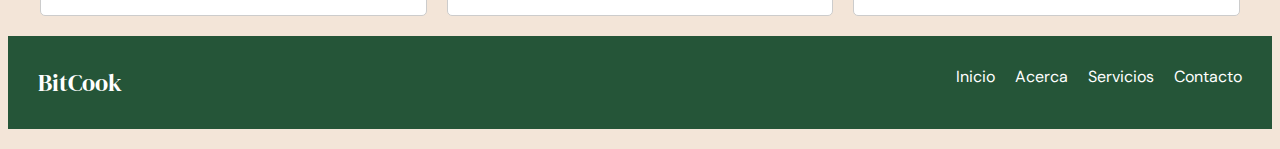
==== commit c2e2bbc9: "css un cambio" ====
--- a/index.html
+++ b/index.html
@@ -38,13 +38,13 @@
     <p>Nuestras Mejores Recetas</p>
   </div>
   <main>
+    
     <div class="grid-container">
-      <img src="./image/img1.jpg" alt="1img">
+      
       <div class="grid-item" id="grid--item">
         
         <a class="Bloque" href="./receta1.html">
-
-          <img src="./image/img2.jpg" alt="Batido"></a>
+        <img src="./image/img2.jpg" alt="Batido"></a>
         <h2>Batido de Frutas y Vegetales Verde</h2>
         <ul>
           <li>Total: Aproximadamente 10 minutos</li>
--- a/css/style.css
+++ b/css/style.css
@@ -41,7 +41,7 @@
   position: relative;
   height: 300px;
   max-width: 1200px;
-  background-image: url(/image/img1.jpg);
+  background-image: url(../image/img1.jpg);
   background-size: cover;
   background-position: center;
   color: white;
